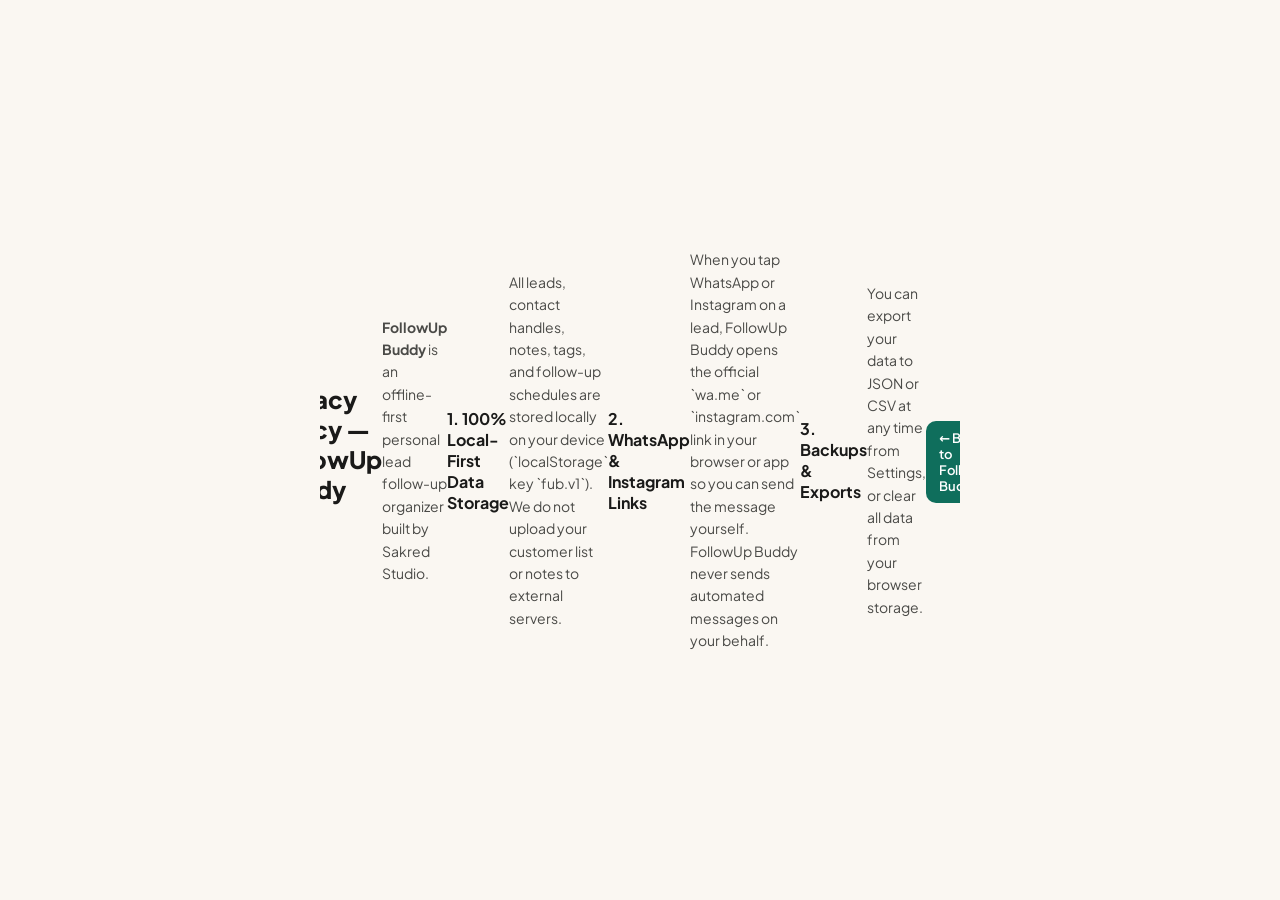
==== privacy.html @ 2fd0cb4c "followup-buddy: P5 Settings screen, EN/HI i18n, theme/density, JSON/CSV backup, PWA manifest, sw.js " ====
<!DOCTYPE html>
<html lang="en">
<head>
  <meta charset="UTF-8" />
  <meta name="viewport" content="width=device-width, initial-scale=1.0" />
  <title>FollowUp Buddy — Privacy Policy</title>
  <link rel="stylesheet" href="./fonts/fonts.css" />
  <link rel="stylesheet" href="./styles.css" />
</head>
<body style="padding: 24px 16px; max-width: 640px; margin: 0 auto;">
  <h1 style="font-size: 24px; font-weight: 800; margin-bottom: 12px;">Privacy Policy — FollowUp Buddy</h1>
  <p style="font-size: 14px; color: var(--fub-ink-2); line-height: 1.6;">
    <strong>FollowUp Buddy</strong> is an offline-first personal lead follow-up organizer built by Sakred Studio.
  </p>
  <h2 style="font-size: 16px; font-weight: 700; margin-top: 20px;">1. 100% Local-First Data Storage</h2>
  <p style="font-size: 14px; color: var(--fub-ink-2); line-height: 1.6;">
    All leads, contact handles, notes, tags, and follow-up schedules are stored locally on your device (`localStorage` key `fub.v1`). We do not upload your customer list or notes to external servers.
  </p>
  <h2 style="font-size: 16px; font-weight: 700; margin-top: 20px;">2. WhatsApp &amp; Instagram Links</h2>
  <p style="font-size: 14px; color: var(--fub-ink-2); line-height: 1.6;">
    When you tap WhatsApp or Instagram on a lead, FollowUp Buddy opens the official `wa.me` or `instagram.com` link in your browser or app so you can send the message yourself. FollowUp Buddy never sends automated messages on your behalf.
  </p>
  <h2 style="font-size: 16px; font-weight: 700; margin-top: 20px;">3. Backups &amp; Exports</h2>
  <p style="font-size: 14px; color: var(--fub-ink-2); line-height: 1.6;">
    You can export your data to JSON or CSV at any time from Settings, or clear all data from your browser storage.
  </p>
  <p style="margin-top: 24px;">
    <a href="./index.html" class="btn primary sm" style="text-decoration: none; display: inline-flex;">← Back to FollowUp Buddy</a>
  </p>
</body>
</html>
---- fonts/fonts.css ----
/* Self-hosted OFL fonts: Plus Jakarta Sans & JetBrains Mono */
/* latin-ext */
@font-face {

  font-family: 'JetBrains Mono';
  font-style: normal;
  font-weight: 400;
  font-display: swap;
  src: url(./JetBrainsMono-400-latin-ext.woff2) format('woff2');
  unicode-range: U+0100-02BA, U+02BD-02C5, U+02C7-02CC, U+02CE-02D7, U+02DD-02FF, U+0304, U+0308, U+0329, U+1D00-1DBF, U+1E00-1E9F, U+1EF2-1EFF, U+2020, U+20A0-20AB, U+20AD-20C4, U+2113, U+2C60-2C7F, U+A720-A7FF;
}

/* latin */
@font-face {

  font-family: 'JetBrains Mono';
  font-style: normal;
  font-weight: 400;
  font-display: swap;
  src: url(./JetBrainsMono-400-latin.woff2) format('woff2');
  unicode-range: U+0000-00FF, U+0131, U+0152-0153, U+02BB-02BC, U+02C6, U+02DA, U+02DC, U+0304, U+0308, U+0329, U+2000-206F, U+20AC, U+2122, U+2191, U+2193, U+2212, U+2215, U+FEFF, U+FFFD;
}

/* latin-ext */
@font-face {

  font-family: 'JetBrains Mono';
  font-style: normal;
  font-weight: 500;
  font-display: swap;
  src: url(./JetBrainsMono-500-latin-ext.woff2) format('woff2');
  unicode-range: U+0100-02BA, U+02BD-02C5, U+02C7-02CC, U+02CE-02D7, U+02DD-02FF, U+0304, U+0308, U+0329, U+1D00-1DBF, U+1E00-1E9F, U+1EF2-1EFF, U+2020, U+20A0-20AB, U+20AD-20C4, U+2113, U+2C60-2C7F, U+A720-A7FF;
}

/* latin */
@font-face {

  font-family: 'JetBrains Mono';
  font-style: normal;
  font-weight: 500;
  font-display: swap;
  src: url(./JetBrainsMono-500-latin.woff2) format('woff2');
  unicode-range: U+0000-00FF, U+0131, U+0152-0153, U+02BB-02BC, U+02C6, U+02DA, U+02DC, U+0304, U+0308, U+0329, U+2000-206F, U+20AC, U+2122, U+2191, U+2193, U+2212, U+2215, U+FEFF, U+FFFD;
}

/* latin-ext */
@font-face {

  font-family: 'Plus Jakarta Sans';
  font-style: normal;
  font-weight: 400;
  font-display: swap;
  src: url(./PlusJakartaSans-400-latin-ext.woff2) format('woff2');
  unicode-range: U+0100-02BA, U+02BD-02C5, U+02C7-02CC, U+02CE-02D7, U+02DD-02FF, U+0304, U+0308, U+0329, U+1D00-1DBF, U+1E00-1E9F, U+1EF2-1EFF, U+2020, U+20A0-20AB, U+20AD-20C4, U+2113, U+2C60-2C7F, U+A720-A7FF;
}

/* latin */
@font-face {

  font-family: 'Plus Jakarta Sans';
  font-style: normal;
  font-weight: 400;
  font-display: swap;
  src: url(./PlusJakartaSans-400-latin.woff2) format('woff2');
  unicode-range: U+0000-00FF, U+0131, U+0152-0153, U+02BB-02BC, U+02C6, U+02DA, U+02DC, U+0304, U+0308, U+0329, U+2000-206F, U+20AC, U+2122, U+2191, U+2193, U+2212, U+2215, U+FEFF, U+FFFD;
}

/* latin-ext */
@font-face {

  font-family: 'Plus Jakarta Sans';
  font-style: normal;
  font-weight: 500;
  font-display: swap;
  src: url(./PlusJakartaSans-500-latin-ext.woff2) format('woff2');
  unicode-range: U+0100-02BA, U+02BD-02C5, U+02C7-02CC, U+02CE-02D7, U+02DD-02FF, U+0304, U+0308, U+0329, U+1D00-1DBF, U+1E00-1E9F, U+1EF2-1EFF, U+2020, U+20A0-20AB, U+20AD-20C4, U+2113, U+2C60-2C7F, U+A720-A7FF;
}

/* latin */
@font-face {

  font-family: 'Plus Jakarta Sans';
  font-style: normal;
  font-weight: 500;
  font-display: swap;
  src: url(./PlusJakartaSans-500-latin.woff2) format('woff2');
  unicode-range: U+0000-00FF, U+0131, U+0152-0153, U+02BB-02BC, U+02C6, U+02DA, U+02DC, U+0304, U+0308, U+0329, U+2000-206F, U+20AC, U+2122, U+2191, U+2193, U+2212, U+2215, U+FEFF, U+FFFD;
}

/* latin-ext */
@font-face {

  font-family: 'Plus Jakarta Sans';
  font-style: normal;
  font-weight: 600;
  font-display: swap;
  src: url(./PlusJakartaSans-600-latin-ext.woff2) format('woff2');
  unicode-range: U+0100-02BA, U+02BD-02C5, U+02C7-02CC, U+02CE-02D7, U+02DD-02FF, U+0304, U+0308, U+0329, U+1D00-1DBF, U+1E00-1E9F, U+1EF2-1EFF, U+2020, U+20A0-20AB, U+20AD-20C4, U+2113, U+2C60-2C7F, U+A720-A7FF;
}

/* latin */
@font-face {

  font-family: 'Plus Jakarta Sans';
  font-style: normal;
  font-weight: 600;
  font-display: swap;
  src: url(./PlusJakartaSans-600-latin.woff2) format('woff2');
  unicode-range: U+0000-00FF, U+0131, U+0152-0153, U+02BB-02BC, U+02C6, U+02DA, U+02DC, U+0304, U+0308, U+0329, U+2000-206F, U+20AC, U+2122, U+2191, U+2193, U+2212, U+2215, U+FEFF, U+FFFD;
}

/* latin-ext */
@font-face {

  font-family: 'Plus Jakarta Sans';
  font-style: normal;
  font-weight: 700;
  font-display: swap;
  src: url(./PlusJakartaSans-700-latin-ext.woff2) format('woff2');
  unicode-range: U+0100-02BA, U+02BD-02C5, U+02C7-02CC, U+02CE-02D7, U+02DD-02FF, U+0304, U+0308, U+0329, U+1D00-1DBF, U+1E00-1E9F, U+1EF2-1EFF, U+2020, U+20A0-20AB, U+20AD-20C4, U+2113, U+2C60-2C7F, U+A720-A7FF;
}

/* latin */
@font-face {

  font-family: 'Plus Jakarta Sans';
  font-style: normal;
  font-weight: 700;
  font-display: swap;
  src: url(./PlusJakartaSans-700-latin.woff2) format('woff2');
  unicode-range: U+0000-00FF, U+0131, U+0152-0153, U+02BB-02BC, U+02C6, U+02DA, U+02DC, U+0304, U+0308, U+0329, U+2000-206F, U+20AC, U+2122, U+2191, U+2193, U+2212, U+2215, U+FEFF, U+FFFD;
}

/* latin-ext */
@font-face {

  font-family: 'Plus Jakarta Sans';
  font-style: normal;
  font-weight: 800;
  font-display: swap;
  src: url(./PlusJakartaSans-800-latin-ext.woff2) format('woff2');
  unicode-range: U+0100-02BA, U+02BD-02C5, U+02C7-02CC, U+02CE-02D7, U+02DD-02FF, U+0304, U+0308, U+0329, U+1D00-1DBF, U+1E00-1E9F, U+1EF2-1EFF, U+2020, U+20A0-20AB, U+20AD-20C4, U+2113, U+2C60-2C7F, U+A720-A7FF;
}

/* latin */
@font-face {

  font-family: 'Plus Jakarta Sans';
  font-style: normal;
  font-weight: 800;
  font-display: swap;
  src: url(./PlusJakartaSans-800-latin.woff2) format('woff2');
  unicode-range: U+0000-00FF, U+0131, U+0152-0153, U+02BB-02BC, U+02C6, U+02DA, U+02DC, U+0304, U+0308, U+0329, U+2000-206F, U+20AC, U+2122, U+2191, U+2193, U+2212, U+2215, U+FEFF, U+FFFD;
}
---- styles.css ----
/* FollowUp Buddy — Design tokens & base styles from design/app.css */

@import url('./fonts/fonts.css');

:root {
  --fub-emerald:         #0F6E5C;
  --fub-emerald-deep:    #0B5446;
  --fub-emerald-soft:    #D7EAE4;
  --fub-emerald-tint:    #EEF6F3;

  --fub-marigold:        #F5A623;
  --fub-marigold-soft:   #FFE9C2;
  --fub-terracotta:      #D85A4A;
  --fub-terracotta-soft: #FBE0DC;
  --fub-cobalt:          #2C5FBF;
  --fub-cobalt-soft:     #DCE6F7;

  --fub-wa:              #1FA855;
  --fub-ig:              #C13584;

  --fub-bg:              #FAF7F2;
  --fub-card:            #FFFFFF;
  --fub-card-2:          #F4F0E8;
  --fub-line:            #E8E2D5;
  --fub-line-soft:       #F1ECE1;

  --fub-ink:             #1A1A19;
  --fub-ink-2:           #4A4A47;
  --fub-ink-3:           #7A776F;
  --fub-ink-4:           #A8A399;

  --fub-r-xs: 6px;
  --fub-r-sm: 10px;
  --fub-r-md: 14px;
  --fub-r-lg: 20px;
  --fub-r-pill: 999px;

  --fub-shadow-card: 0 1px 0 rgba(0,0,0,.03), 0 4px 12px rgba(20,18,12,.06);
  --fub-shadow-pop:  0 8px 28px rgba(20,18,12,.14);

  --fub-font: 'Plus Jakarta Sans', ui-sans-serif, system-ui, -apple-system, sans-serif;
  --fub-mono: 'JetBrains Mono', ui-monospace, monospace;
}

[data-theme="dark"] {
  --fub-bg:              #0F1411;
  --fub-card:            #181E1B;
  --fub-card-2:          #232A26;
  --fub-line:            #2C3530;
  --fub-line-soft:       #232A26;
  --fub-ink:             #F2EFE7;
  --fub-ink-2:           #C4C0B5;
  --fub-ink-3:           #8C887E;
  --fub-ink-4:           #5E5A52;

  --fub-emerald-soft:    #143A33;
  --fub-emerald-tint:    #0E2622;
  --fub-marigold-soft:   #3D2C12;
  --fub-terracotta-soft: #3A1F1B;
  --fub-cobalt-soft:     #1A2540;
  --fub-shadow-card:     0 1px 0 rgba(255,255,255,.02), 0 4px 12px rgba(0,0,0,.4);
}

*, *::before, *::after {
  box-sizing: border-box;
  margin: 0;
  padding: 0;
  -webkit-tap-highlight-color: transparent;
}

html, body {
  width: 100%;
  max-width: 100vw;
  overflow-x: hidden;
  font-family: var(--fub-font);
  background: var(--fub-bg);
  color: var(--fub-ink);
  min-height: 100dvh;
  -webkit-font-smoothing: antialiased;
}

body {
  display: flex;
  justify-content: center;
  align-items: stretch;
}

#app {
  width: 100%;
  max-width: 430px;
  min-height: 100dvh;
  background: var(--fub-bg);
  display: flex;
  flex-direction: column;
  position: relative;
  overflow-x: hidden;
}

@media (min-width: 481px) {
  body {
    padding: 16px 0;
    align-items: center;
  }
  #app {
    min-height: min(892px, 95dvh);
    max-height: 95dvh;
    border-radius: 32px;
    box-shadow: 0 24px 64px rgba(0,0,0,.18), 0 0 0 1px var(--fub-line);
    overflow: hidden;
  }
}

button, input, select, textarea, a.tap-target {
  font-family: var(--fub-font);
  min-height: 44px;
}

.fub {
  flex: 1;
  display: flex;
  flex-direction: column;
  min-height: 0;
  position: relative;
  background: var(--fub-bg);
  color: var(--fub-ink);
}

.fub-bar {
  display: flex;
  align-items: center;
  gap: 10px;
  padding: 14px 16px 10px;
  background: var(--fub-bg);
  position: sticky;
  top: 0;
  z-index: 5;
}

.fub-bar h1 {
  margin: 0;
  font-size: 22px;
  font-weight: 700;
  letter-spacing: -0.01em;
  flex: 1;
  line-height: 1.1;
}

.fub-bar .sub {
  font-size: 12px;
  color: var(--fub-ink-3);
  font-weight: 500;
  letter-spacing: .02em;
  margin-top: 2px;
}

.fub-content {
  flex: 1;
  overflow-y: auto;
  overflow-x: hidden;
  padding: 0 16px 96px;
}

.fub-content.no-pad {
  padding: 0 0 32px;
}

.fub-section {
  display: flex;
  align-items: baseline;
  justify-content: space-between;
  margin: 20px 2px 10px;
}

.fub-section h2 {
  margin: 0;
  font-size: 13px;
  font-weight: 700;
  text-transform: uppercase;
  letter-spacing: 0.08em;
  color: var(--fub-ink-3);
}

.fub-section .count {
  font-size: 12px;
  font-weight: 600;
  color: var(--fub-ink-3);
  background: var(--fub-card-2);
  padding: 2px 8px;
  border-radius: 999px;
}

/* Lead Card */
.lead {
  background: var(--fub-card);
  border: 1px solid var(--fub-line);
  border-radius: var(--fub-r-md);
  padding: 14px;
  display: grid;
  grid-template-columns: 40px 1fr auto;
  gap: 12px;
  align-items: start;
  margin-bottom: 8px;
  position: relative;
  width: 100%;
  text-align: left;
  cursor: pointer;
  transition: transform .12s ease, box-shadow .12s ease;
}

.lead:active {
  transform: scale(.99);
  box-shadow: var(--fub-shadow-card);
}

.lead.priority {
  border-left: 4px solid var(--fub-marigold);
  padding-left: 11px;
}

.lead.overdue {
  background: linear-gradient(0deg, var(--fub-terracotta-soft) 0%, var(--fub-card) 100%);
}

[data-density="compact"] .lead {
  padding: 10px 12px;
  gap: 10px;
  grid-template-columns: 32px 1fr auto;
}
[data-density="compact"] .lead .lead-notes {
  display: none;
}
[data-density="compact"] .lead-name {
  font-size: 14px;
}

.avatar {
  width: 40px;
  height: 40px;
  border-radius: 50%;
  display: flex;
  align-items: center;
  justify-content: center;
  font-weight: 700;
  font-size: 15px;
  color: #fff;
  letter-spacing: -.01em;
  flex-shrink: 0;
}

[data-density="compact"] .avatar {
  width: 32px;
  height: 32px;
  font-size: 13px;
}

.lead-body {
  min-width: 0;
}

.lead-name {
  font-size: 15px;
  font-weight: 600;
  color: var(--fub-ink);
  white-space: nowrap;
  overflow: hidden;
  text-overflow: ellipsis;
  letter-spacing: -.01em;
}

.lead-meta {
  display: flex;
  gap: 6px;
  align-items: center;
  margin-top: 3px;
  font-size: 12px;
  color: var(--fub-ink-3);
  font-weight: 500;
}

.lead-notes {
  font-size: 13px;
  color: var(--fub-ink-2);
  margin-top: 6px;
  line-height: 1.35;
  display: -webkit-box;
  -webkit-line-clamp: 2;
  -webkit-box-orient: vertical;
  overflow: hidden;
}

.lead-tags {
  display: flex;
  gap: 4px;
  margin-top: 8px;
  flex-wrap: wrap;
}

.lead-right {
  display: flex;
  flex-direction: column;
  align-items: flex-end;
  gap: 6px;
}

.lead-time {
  font-size: 11px;
  font-weight: 600;
  color: var(--fub-ink-3);
  white-space: nowrap;
}

.lead.overdue .lead-time {
  color: var(--fub-terracotta);
}

.lead.priority .lead-time {
  color: var(--fub-marigold);
}

/* Chips & Pills */
.chip {
  display: inline-flex;
  align-items: center;
  gap: 4px;
  font-size: 11px;
  font-weight: 600;
  letter-spacing: .01em;
  padding: 3px 8px;
  border-radius: 999px;
  background: var(--fub-card-2);
  color: var(--fub-ink-2);
  white-space: nowrap;
}

.chip.wa { background: rgba(31,168,85,.12); color: var(--fub-wa); }
.chip.ig { background: rgba(193,53,132,.12); color: var(--fub-ig); }
.chip.tag { background: var(--fub-emerald-tint); color: var(--fub-emerald-deep); }
.chip.warn { background: var(--fub-marigold-soft); color: #8A5A04; }
.chip.over { background: var(--fub-terracotta-soft); color: #8A2C1F; }
.chip.pro { background: var(--fub-cobalt-soft); color: var(--fub-cobalt); }
.chip.lg { font-size: 12px; padding: 5px 10px; }

.statusPill {
  display: inline-flex;
  align-items: center;
  gap: 5px;
  font-size: 11px;
  font-weight: 700;
  text-transform: uppercase;
  letter-spacing: .06em;
  padding: 3px 8px;
  border-radius: 999px;
}
.statusPill::before {
  content: "";
  width: 6px;
  height: 6px;
  border-radius: 50%;
  background: currentColor;
}
.statusPill.new       { color: var(--fub-cobalt);     background: var(--fub-cobalt-soft); }
.statusPill.active    { color: var(--fub-emerald);    background: var(--fub-emerald-soft); }
.statusPill.converted { color: #2A6F3F;               background: #D6EBDD; }
.statusPill.not       { color: var(--fub-ink-3);      background: var(--fub-card-2); }
.statusPill.lost      { color: var(--fub-terracotta); background: var(--fub-terracotta-soft); }

/* Buttons */
.btn {
  font-family: inherit;
  font-weight: 600;
  font-size: 14px;
  border-radius: var(--fub-r-md);
  padding: 10px 16px;
  border: 1px solid transparent;
  cursor: pointer;
  display: inline-flex;
  align-items: center;
  justify-content: center;
  gap: 8px;
  letter-spacing: -.005em;
  text-decoration: none;
  min-height: 44px;
}
.btn.primary { background: var(--fub-emerald); color: #fff; }
.btn.ghost   { background: transparent; color: var(--fub-ink); border-color: var(--fub-line); }
.btn.danger  { background: var(--fub-terracotta-soft); color: #8A2C1F; }
.btn.warn    { background: var(--fub-marigold-soft); color: #8A5A04; }
.btn.flat    { background: var(--fub-card-2); color: var(--fub-ink); }
.btn.sm      { padding: 8px 12px; font-size: 13px; border-radius: 10px; }
.btn.block   { width: 100%; }
.btn.icon    { padding: 10px; border-radius: 999px; min-width: 44px; }

/* FAB */
.fab {
  position: absolute;
  right: 16px;
  bottom: 24px;
  width: 56px;
  height: 56px;
  border-radius: 18px;
  background: var(--fub-emerald);
  color: #fff;
  display: flex;
  align-items: center;
  justify-content: center;
  box-shadow: 0 8px 22px rgba(15,110,92,.4), 0 2px 6px rgba(0,0,0,.1);
  border: 0;
  cursor: pointer;
  z-index: 4;
}
.fab.large {
  width: auto;
  height: 52px;
  padding: 0 20px;
  gap: 8px;
  font-weight: 700;
  font-size: 14px;
  border-radius: 999px;
}

/* Bottom Tab Bar */
.fub-tabs {
  display: grid;
  grid-template-columns: repeat(4, 1fr);
  padding: 6px 8px 8px;
  background: var(--fub-card);
  border-top: 1px solid var(--fub-line);
  flex-shrink: 0;
}
.fub-tab {
  display: flex;
  flex-direction: column;
  align-items: center;
  justify-content: center;
  padding: 6px 4px;
  gap: 4px;
  font-size: 11px;
  font-weight: 600;
  color: var(--fub-ink-3);
  background: none;
  border: 0;
  cursor: pointer;
  border-radius: 12px;
  letter-spacing: .02em;
  min-height: 52px;
}
.fub-tab.active { color: var(--fub-emerald); }
.fub-tab.active .pill { background: var(--fub-emerald-soft); }
.fub-tab .pill {
  width: 56px;
  height: 28px;
  border-radius: 999px;
  display: flex;
  align-items: center;
  justify-content: center;
}

/* Today Hero Card */
.today-hero {
  background: linear-gradient(135deg, var(--fub-emerald) 0%, var(--fub-emerald-deep) 100%);
  color: #fff;
  border-radius: 18px;
  padding: 16px 18px;
  margin: 4px 0 6px;
  position: relative;
  overflow: hidden;
}
.today-hero::after {
  content: "";
  position: absolute;
  right: -30px;
  top: -30px;
  width: 140px;
  height: 140px;
  border-radius: 50%;
  background: radial-gradient(circle, rgba(245,166,35,.4) 0%, transparent 70%);
}
.today-hero .greet { font-size: 13px; opacity: .85; font-weight: 500; }
.today-hero .stat { font-size: 28px; font-weight: 800; letter-spacing: -.02em; line-height: 1.05; margin-top: 4px; }
.today-hero .stat small { font-size: 14px; font-weight: 500; opacity: .85; margin-left: 4px; }
.today-hero .row { display: flex; gap: 10px; margin-top: 12px; position: relative; z-index: 1; flex-wrap: wrap; }
.today-hero .pill {
  background: rgba(255,255,255,.16);
  padding: 6px 10px;
  border-radius: 999px;
  font-size: 12px;
  font-weight: 600;
}
.today-hero .pill.warn { background: var(--fub-marigold); color: #2a1d05; }

/* Pro Card */
.pro-card {
  background: linear-gradient(135deg, #1e3563 0%, #2C5FBF 100%);
  color: #fff;
  border-radius: 18px;
  padding: 18px;
  position: relative;
  overflow: hidden;
}
.pro-card::after {
  content: "PRO";
  position: absolute;
  right: -14px;
  top: 14px;
  font-size: 56px;
  font-weight: 800;
  letter-spacing: -.04em;
  opacity: .12;
  line-height: 1;
}
.pro-card h3 { margin: 0; font-size: 17px; font-weight: 700; letter-spacing: -.01em; }
.pro-card p { margin: 6px 0 14px; font-size: 13px; opacity: .88; line-height: 1.4; }
.pro-card .btn { background: #fff; color: #1e3563; }

/* Forms, Segmented, Chips, Sheets, Snackbar */
.field { margin-bottom: 14px; }
.field label {
  display: block;
  font-size: 12px;
  font-weight: 700;
  color: var(--fub-ink-3);
  text-transform: uppercase;
  letter-spacing: .06em;
  margin-bottom: 6px;
}
.field input, .field textarea, .field select {
  width: 100%;
  font-family: inherit;
  font-size: 15px;
  padding: 11px 14px;
  border-radius: var(--fub-r-md);
  border: 1px solid var(--fub-line);
  background: var(--fub-card);
  color: var(--fub-ink);
  outline: none;
}
.field textarea { min-height: 80px; resize: vertical; line-height: 1.4; }
.field .hint { font-size: 12px; color: var(--fub-ink-3); margin-top: 6px; }

.segmented {
  display: grid;
  grid-auto-flow: column;
  grid-auto-columns: 1fr;
  background: var(--fub-card-2);
  border-radius: 12px;
  padding: 4px;
  gap: 2px;
}
.segmented button {
  font-family: inherit;
  font-size: 13px;
  font-weight: 600;
  padding: 8px;
  border-radius: 8px;
  border: 0;
  background: transparent;
  color: var(--fub-ink-2);
  cursor: pointer;
}
.segmented button.on {
  background: var(--fub-card);
  color: var(--fub-ink);
  box-shadow: 0 1px 3px rgba(0,0,0,.08);
}

.chip-row { display: flex; gap: 8px; flex-wrap: wrap; }
.chip-pick {
  font-family: inherit;
  font-size: 13px;
  font-weight: 600;
  padding: 8px 12px;
  border-radius: 999px;
  border: 1px solid var(--fub-line);
  background: var(--fub-card);
  color: var(--fub-ink-2);
  cursor: pointer;
}
.chip-pick.on {
  background: var(--fub-emerald);
  color: #fff;
  border-color: var(--fub-emerald);
}

.scrim {
  position: fixed;
  inset: 0;
  background: rgba(20,18,12,.45);
  z-index: 40;
}
.sheet {
  position: fixed;
  left: 50%;
  transform: translateX(-50%);
  width: 100%;
  max-width: 430px;
  bottom: 0;
  z-index: 41;
  background: var(--fub-card);
  border-radius: 22px 22px 0 0;
  padding: 8px 16px 20px;
  box-shadow: 0 -12px 30px rgba(0,0,0,.18);
  max-height: 88dvh;
  overflow-y: auto;
}
.sheet .grab {
  width: 36px;
  height: 4px;
  border-radius: 999px;
  background: var(--fub-line);
  margin: 4px auto 12px;
}

.snack {
  position: fixed;
  left: 50%;
  bottom: 88px;
  transform: translateX(-50%);
  background: var(--fub-ink);
  color: var(--fub-bg);
  padding: 10px 16px;
  border-radius: 999px;
  font-size: 13px;
  font-weight: 600;
  display: flex;
  align-items: center;
  gap: 10px;
  z-index: 50;
  box-shadow: var(--fub-shadow-pop);
  white-space: nowrap;
}

/* Lead Detail & Timeline */
.detail-header {
  background: var(--fub-card);
  padding: 18px 16px;
  border-bottom: 1px solid var(--fub-line);
}
.detail-header .av {
  width: 64px;
  height: 64px;
  border-radius: 50%;
  display: flex;
  align-items: center;
  justify-content: center;
  font-weight: 700;
  font-size: 24px;
  color: #fff;
  flex-shrink: 0;
}
.quick-actions {
  display: grid;
  grid-template-columns: repeat(4, 1fr);
  gap: 6px;
  margin: 16px 0 4px;
}
.qa {
  background: var(--fub-card);
  border: 1px solid var(--fub-line);
  border-radius: 14px;
  padding: 10px 6px;
  display: flex;
  flex-direction: column;
  align-items: center;
  gap: 6px;
  font-size: 11px;
  font-weight: 600;
  color: var(--fub-ink-2);
  cursor: pointer;
  text-decoration: none;
}
.qa .ico {
  width: 32px;
  height: 32px;
  border-radius: 10px;
  background: var(--fub-emerald-soft);
  color: var(--fub-emerald);
  display: flex;
  align-items: center;
  justify-content: center;
  font-size: 16px;
}
.qa.wa .ico { background: rgba(31,168,85,.12); color: var(--fub-wa); }
.qa.ig .ico { background: rgba(193,53,132,.12); color: var(--fub-ig); }
.qa.copy .ico { background: var(--fub-marigold-soft); color: #8A5A04; }

.timeline { padding: 6px 0; }
.timeline .row {
  display: grid;
  grid-template-columns: 18px 1fr;
  gap: 12px;
  padding: 10px 0;
  position: relative;
}
.timeline .row::before {
  content: "";
  position: absolute;
  left: 8px;
  top: 0;
  bottom: 0;
  width: 2px;
  background: var(--fub-line);
}
.timeline .row:first-child::before { top: 14px; }
.timeline .row:last-child::before { bottom: calc(100% - 14px); }
.timeline .dot {
  width: 18px;
  height: 18px;
  border-radius: 50%;
  background: var(--fub-card);
  border: 2px solid var(--fub-emerald);
  z-index: 1;
  margin-top: 2px;
}
.timeline .dot.muted { border-color: var(--fub-ink-4); }
.timeline .when {
  font-size: 11px;
  font-weight: 600;
  color: var(--fub-ink-3);
  text-transform: uppercase;
  letter-spacing: .06em;
}
.timeline .what {
  font-size: 14px;
  color: var(--fub-ink);
  margin-top: 2px;
  line-height: 1.35;
}

/* Search & Filters */
.search {
  display: flex;
  align-items: center;
  gap: 10px;
  background: var(--fub-card);
  border: 1px solid var(--fub-line);
  border-radius: 14px;
  padding: 4px 14px;
  margin: 4px 0 12px;
}
.search input {
  flex: 1;
  border: 0;
  background: transparent;
  outline: none;
  font-family: inherit;
  font-size: 14px;
  color: var(--fub-ink);
}
.filters {
  display: flex;
  gap: 8px;
  overflow-x: auto;
  padding-bottom: 8px;
  margin: 0 -2px 8px;
}
.filters::-webkit-scrollbar { display: none; }
.filter {
  flex-shrink: 0;
  padding: 7px 12px;
  border-radius: 999px;
  border: 1px solid var(--fub-line);
  background: var(--fub-card);
  font-size: 13px;
  font-weight: 600;
  color: var(--fub-ink-2);
  display: flex;
  align-items: center;
  gap: 5px;
  cursor: pointer;
}
.filter.on {
  background: var(--fub-ink);
  color: var(--fub-bg);
  border-color: var(--fub-ink);
}

/* Settings */
.settings-group {
  margin-bottom: 18px;
  border-radius: 14px;
  overflow: hidden;
  box-shadow: var(--fub-shadow-card);
}
.setting {
  display: flex;
  align-items: center;
  gap: 14px;
  padding: 14px 16px;
  background: var(--fub-card);
  border-bottom: 1px solid var(--fub-line-soft);
  width: 100%;
  text-align: left;
  border-left: 0;
  border-right: 0;
  border-top: 0;
}
.setting:last-child { border-bottom: 0; }
.setting .ico {
  width: 36px;
  height: 36px;
  border-radius: 10px;
  background: var(--fub-emerald-soft);
  color: var(--fub-emerald);
  display: flex;
  align-items: center;
  justify-content: center;
  flex-shrink: 0;
}
.setting .ico.warn { background: var(--fub-marigold-soft); color: #8A5A04; }
.setting .ico.cobalt { background: var(--fub-cobalt-soft); color: var(--fub-cobalt); }
.setting .text { flex: 1; min-width: 0; }
.setting .text .t { font-size: 15px; font-weight: 600; color: var(--fub-ink); }
.setting .text .s { font-size: 12px; color: var(--fub-ink-3); margin-top: 2px; }

.tog {
  width: 44px;
  height: 26px;
  border-radius: 999px;
  background: var(--fub-line);
  position: relative;
  cursor: pointer;
  border: 0;
  min-height: 26px;
}
.tog::after {
  content: "";
  position: absolute;
  top: 3px;
  left: 3px;
  width: 20px;
  height: 20px;
  border-radius: 50%;
  background: #fff;
  box-shadow: 0 1px 3px rgba(0,0,0,.2);
  transition: left .15s;
}
.tog.on { background: var(--fub-emerald); }
.tog.on::after { left: 21px; }

/* Onboarding */
.onb {
  flex: 1;
  display: flex;
  flex-direction: column;
  padding: 16px;
  background: var(--fub-card);
}
.onb-art {
  flex: 1;
  border-radius: 24px;
  padding: 24px;
  display: flex;
  align-items: center;
  justify-content: center;
  position: relative;
  overflow: hidden;
  min-height: 220px;
}
.onb-art.a { background: linear-gradient(160deg, var(--fub-emerald-soft) 0%, var(--fub-marigold-soft) 100%); }
.onb-art.b { background: linear-gradient(160deg, #DCE6F7 0%, var(--fub-emerald-soft) 100%); }
.onb-art.c { background: linear-gradient(160deg, var(--fub-marigold-soft) 0%, #FBE0DC 100%); }
.onb h2 { font-size: 24px; font-weight: 800; letter-spacing: -.02em; margin: 20px 0 8px; line-height: 1.15; }
.onb p { font-size: 14.5px; color: var(--fub-ink-2); margin: 0; line-height: 1.45; }
.onb-dots { display: flex; justify-content: center; gap: 6px; margin: 18px 0; }
.onb-dots span { width: 6px; height: 6px; border-radius: 50%; background: var(--fub-line); }
.onb-dots span.on { width: 18px; background: var(--fub-emerald); border-radius: 999px; }

.empty {
  text-align: center;
  padding: 40px 24px;
  color: var(--fub-ink-3);
  font-size: 14px;
}
.empty h3 {
  color: var(--fub-ink);
  font-size: 17px;
  font-weight: 700;
  margin: 14px 0 6px;
}
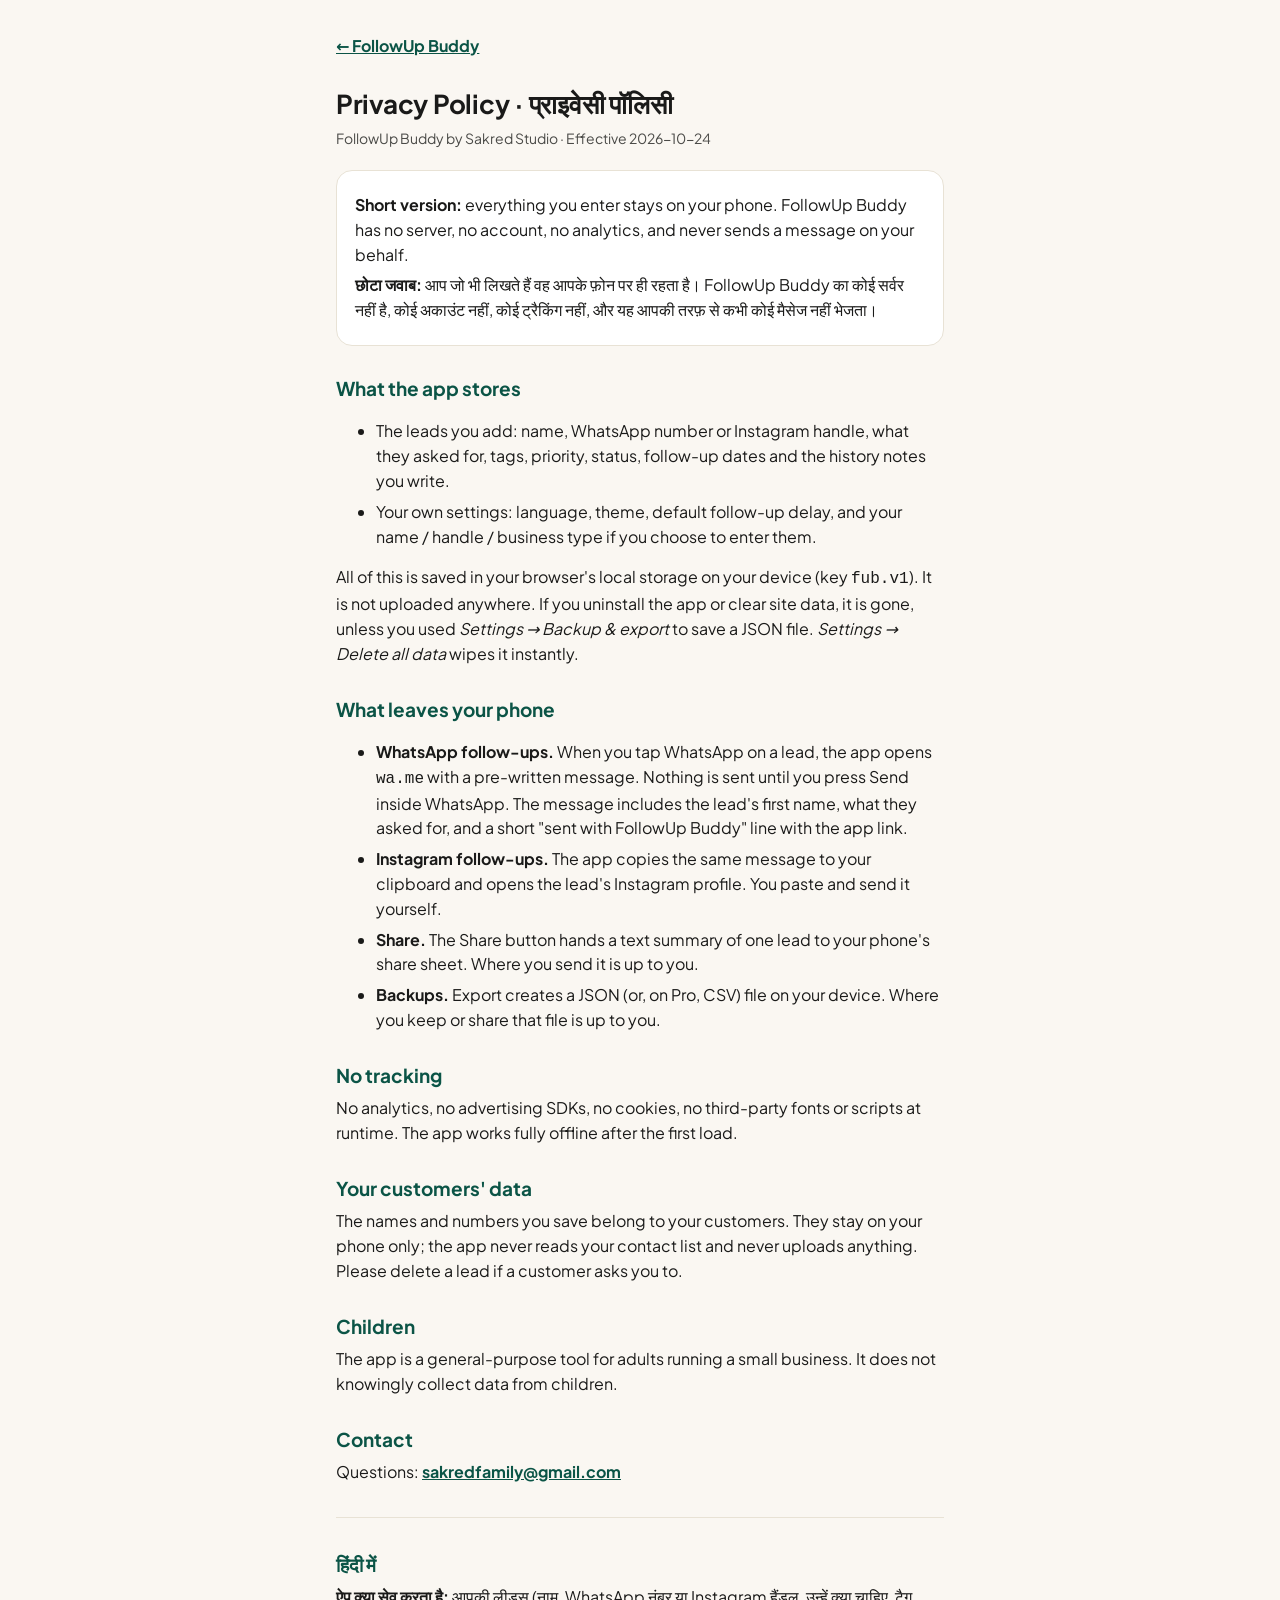
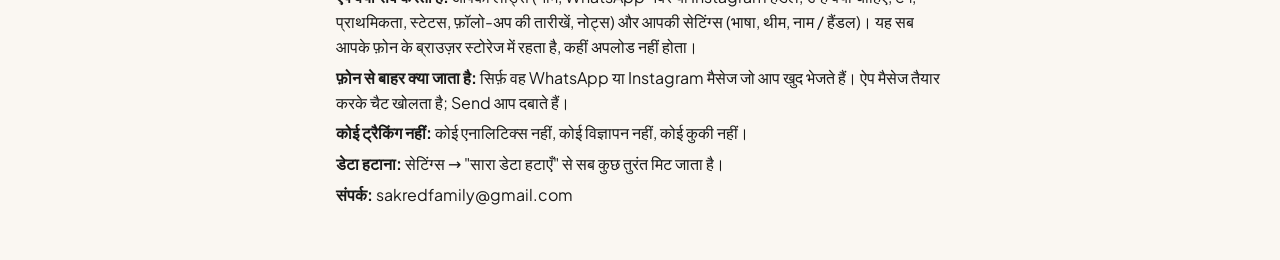
==== commit cab457e0: "kilat + followup-buddy: pre-launch review fixes, Play Billing (kilat_pro one-time; fub_pro monthly/y" ====
--- a/privacy.html
+++ b/privacy.html
@@ -1,31 +1,74 @@
 <!DOCTYPE html>
 <html lang="en">
 <head>
-  <meta charset="UTF-8" />
-  <meta name="viewport" content="width=device-width, initial-scale=1.0" />
+  <meta charset="utf-8">
+  <meta name="viewport" content="width=device-width, initial-scale=1">
+  <meta name="theme-color" content="#0F6E5C">
   <title>FollowUp Buddy — Privacy Policy</title>
-  <link rel="stylesheet" href="./fonts/fonts.css" />
-  <link rel="stylesheet" href="./styles.css" />
+  <link rel="icon" type="image/png" sizes="192x192" href="./icons/icon-192.png">
+  <link rel="stylesheet" href="./fonts/fonts.css">
+  <style>
+    :root { --emerald: #0F6E5C; --emerald-deep: #0B5446; --bg: #FAF7F2; --ink: #1A1A19; --ink-soft: #4A4A47; --line: #E8E2D5; }
+    * { box-sizing: border-box; }
+    body { margin: 0; background: var(--bg); color: var(--ink); font-family: "Plus Jakarta Sans", "Noto Sans", "Noto Sans Devanagari", system-ui, sans-serif; font-size: 16px; line-height: 1.55; }
+    main { max-width: 640px; margin: 0 auto; padding: 24px 16px 48px; }
+    h1 { font-size: 26px; margin: 0 0 4px; letter-spacing: -.01em; }
+    h2 { font-size: 19px; margin: 28px 0 6px; color: var(--emerald-deep); }
+    p, li { color: var(--ink); margin: 6px 0; }
+    .meta { color: var(--ink-soft); font-size: 14px; margin-bottom: 20px; }
+    .card { background: #fff; border: 1px solid var(--line); border-radius: 16px; padding: 16px 18px; margin: 14px 0; }
+    a { color: var(--emerald-deep); font-weight: 700; }
+    hr { border: 0; border-top: 1px solid var(--line); margin: 32px 0; }
+    .back { display: inline-block; margin-bottom: 16px; min-height: 44px; line-height: 44px; }
+  </style>
 </head>
-<body style="padding: 24px 16px; max-width: 640px; margin: 0 auto;">
-  <h1 style="font-size: 24px; font-weight: 800; margin-bottom: 12px;">Privacy Policy — FollowUp Buddy</h1>
-  <p style="font-size: 14px; color: var(--fub-ink-2); line-height: 1.6;">
-    <strong>FollowUp Buddy</strong> is an offline-first personal lead follow-up organizer built by Sakred Studio.
-  </p>
-  <h2 style="font-size: 16px; font-weight: 700; margin-top: 20px;">1. 100% Local-First Data Storage</h2>
-  <p style="font-size: 14px; color: var(--fub-ink-2); line-height: 1.6;">
-    All leads, contact handles, notes, tags, and follow-up schedules are stored locally on your device (`localStorage` key `fub.v1`). We do not upload your customer list or notes to external servers.
-  </p>
-  <h2 style="font-size: 16px; font-weight: 700; margin-top: 20px;">2. WhatsApp &amp; Instagram Links</h2>
-  <p style="font-size: 14px; color: var(--fub-ink-2); line-height: 1.6;">
-    When you tap WhatsApp or Instagram on a lead, FollowUp Buddy opens the official `wa.me` or `instagram.com` link in your browser or app so you can send the message yourself. FollowUp Buddy never sends automated messages on your behalf.
-  </p>
-  <h2 style="font-size: 16px; font-weight: 700; margin-top: 20px;">3. Backups &amp; Exports</h2>
-  <p style="font-size: 14px; color: var(--fub-ink-2); line-height: 1.6;">
-    You can export your data to JSON or CSV at any time from Settings, or clear all data from your browser storage.
-  </p>
-  <p style="margin-top: 24px;">
-    <a href="./index.html" class="btn primary sm" style="text-decoration: none; display: inline-flex;">← Back to FollowUp Buddy</a>
-  </p>
+<body>
+  <main>
+    <a class="back" href="./">← FollowUp Buddy</a>
+
+    <h1>Privacy Policy · प्राइवेसी पॉलिसी</h1>
+    <div class="meta">FollowUp Buddy by Sakred Studio · Effective 2026-10-24</div>
+
+    <div class="card">
+      <p><strong>Short version:</strong> everything you enter stays on your phone. FollowUp Buddy has no server, no account, no analytics, and never sends a message on your behalf.</p>
+      <p><strong>छोटा जवाब:</strong> आप जो भी लिखते हैं वह आपके फ़ोन पर ही रहता है। FollowUp Buddy का कोई सर्वर नहीं है, कोई अकाउंट नहीं, कोई ट्रैकिंग नहीं, और यह आपकी तरफ़ से कभी कोई मैसेज नहीं भेजता।</p>
+    </div>
+
+    <h2>What the app stores</h2>
+    <ul>
+      <li>The leads you add: name, WhatsApp number or Instagram handle, what they asked for, tags, priority, status, follow-up dates and the history notes you write.</li>
+      <li>Your own settings: language, theme, default follow-up delay, and your name / handle / business type if you choose to enter them.</li>
+    </ul>
+    <p>All of this is saved in your browser's local storage on your device (key <code>fub.v1</code>). It is not uploaded anywhere. If you uninstall the app or clear site data, it is gone, unless you used <em>Settings → Backup &amp; export</em> to save a JSON file. <em>Settings → Delete all data</em> wipes it instantly.</p>
+
+    <h2>What leaves your phone</h2>
+    <ul>
+      <li><strong>WhatsApp follow-ups.</strong> When you tap WhatsApp on a lead, the app opens <code>wa.me</code> with a pre-written message. Nothing is sent until you press Send inside WhatsApp. The message includes the lead's first name, what they asked for, and a short "sent with FollowUp Buddy" line with the app link.</li>
+      <li><strong>Instagram follow-ups.</strong> The app copies the same message to your clipboard and opens the lead's Instagram profile. You paste and send it yourself.</li>
+      <li><strong>Share.</strong> The Share button hands a text summary of one lead to your phone's share sheet. Where you send it is up to you.</li>
+      <li><strong>Backups.</strong> Export creates a JSON (or, on Pro, CSV) file on your device. Where you keep or share that file is up to you.</li>
+    </ul>
+
+    <h2>No tracking</h2>
+    <p>No analytics, no advertising SDKs, no cookies, no third-party fonts or scripts at runtime. The app works fully offline after the first load.</p>
+
+    <h2>Your customers' data</h2>
+    <p>The names and numbers you save belong to your customers. They stay on your phone only; the app never reads your contact list and never uploads anything. Please delete a lead if a customer asks you to.</p>
+
+    <h2>Children</h2>
+    <p>The app is a general-purpose tool for adults running a small business. It does not knowingly collect data from children.</p>
+
+    <h2>Contact</h2>
+    <p>Questions: <a href="mailto:sakredfamily@gmail.com">sakredfamily@gmail.com</a></p>
+
+    <hr>
+
+    <h2>हिंदी में</h2>
+    <p><strong>ऐप क्या सेव करता है:</strong> आपकी लीड्स (नाम, WhatsApp नंबर या Instagram हैंडल, उन्हें क्या चाहिए, टैग, प्राथमिकता, स्टेटस, फ़ॉलो-अप की तारीखें, नोट्स) और आपकी सेटिंग्स (भाषा, थीम, नाम / हैंडल)। यह सब आपके फ़ोन के ब्राउज़र स्टोरेज में रहता है, कहीं अपलोड नहीं होता।</p>
+    <p><strong>फ़ोन से बाहर क्या जाता है:</strong> सिर्फ़ वह WhatsApp या Instagram मैसेज जो आप खुद भेजते हैं। ऐप मैसेज तैयार करके चैट खोलता है; Send आप दबाते हैं।</p>
+    <p><strong>कोई ट्रैकिंग नहीं:</strong> कोई एनालिटिक्स नहीं, कोई विज्ञापन नहीं, कोई कुकी नहीं।</p>
+    <p><strong>डेटा हटाना:</strong> सेटिंग्स → "सारा डेटा हटाएँ" से सब कुछ तुरंत मिट जाता है।</p>
+    <p><strong>संपर्क:</strong> sakredfamily@gmail.com</p>
+  </main>
 </body>
 </html>
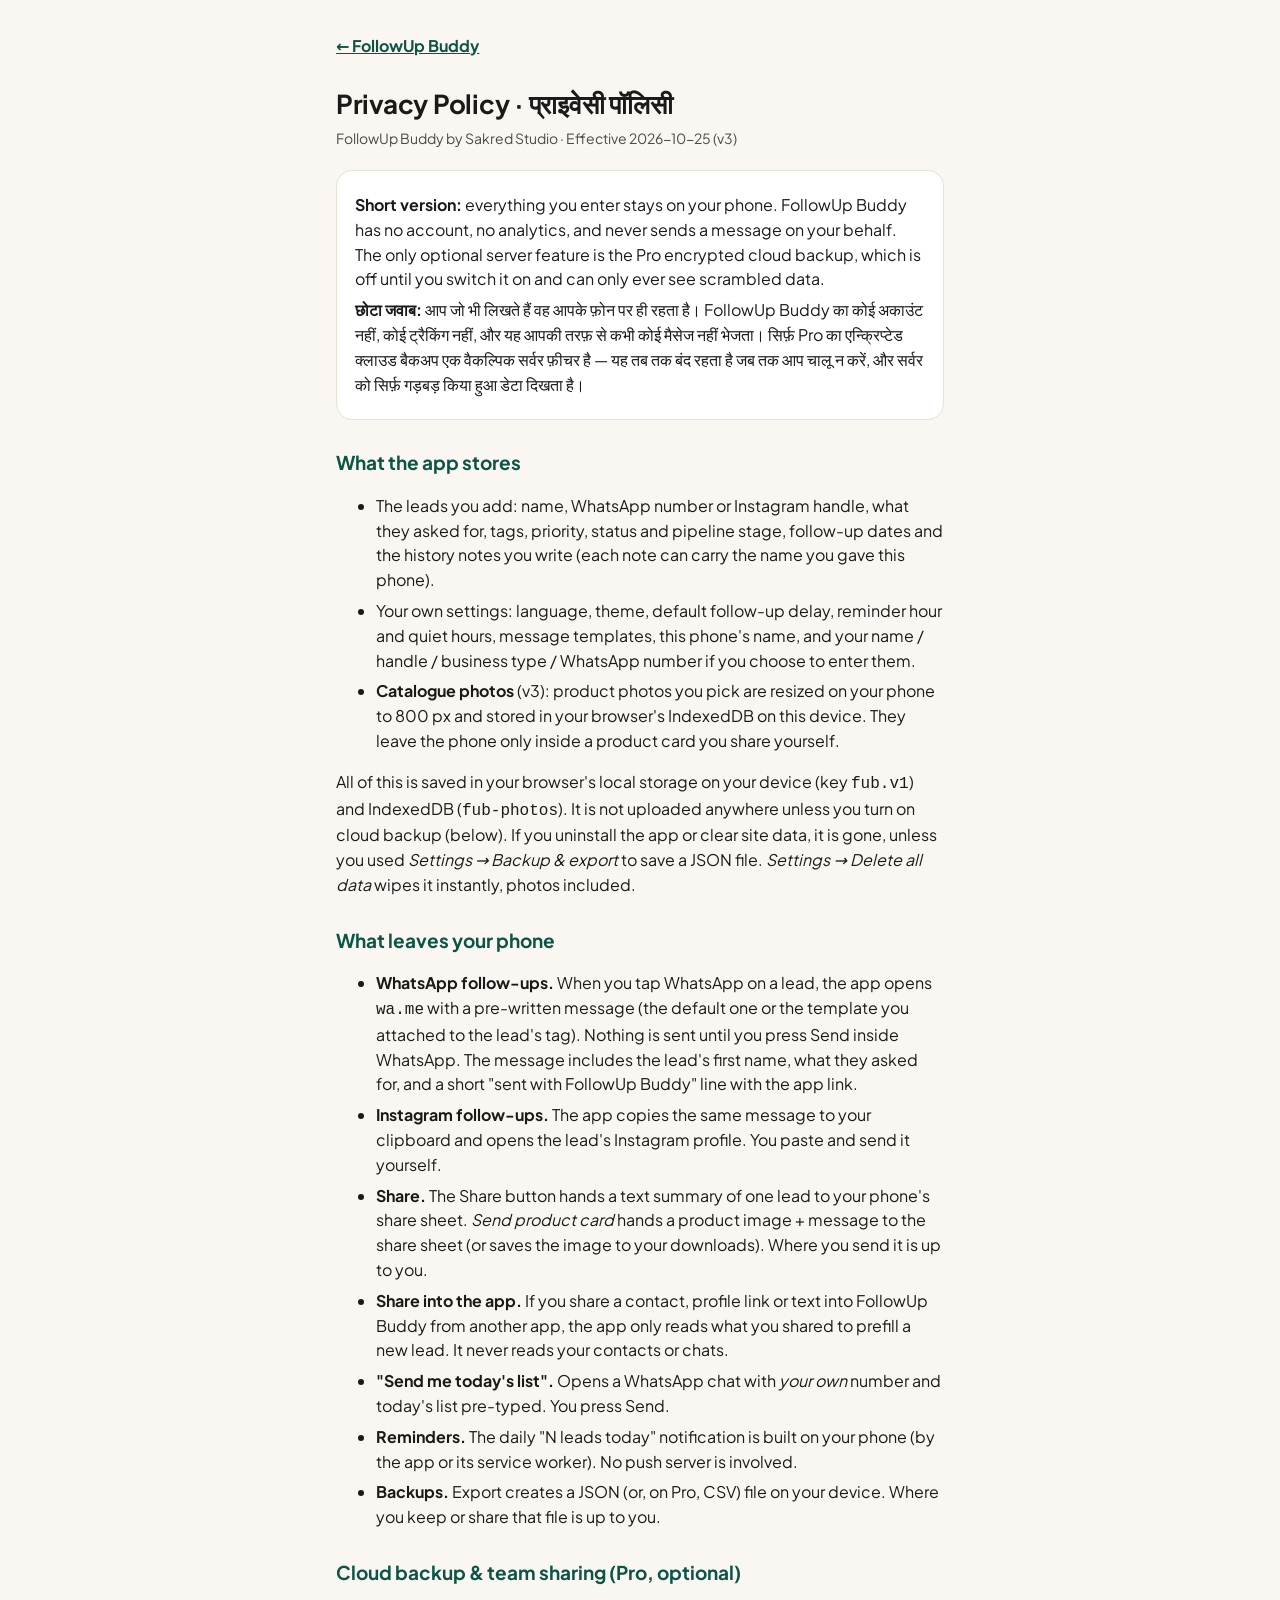
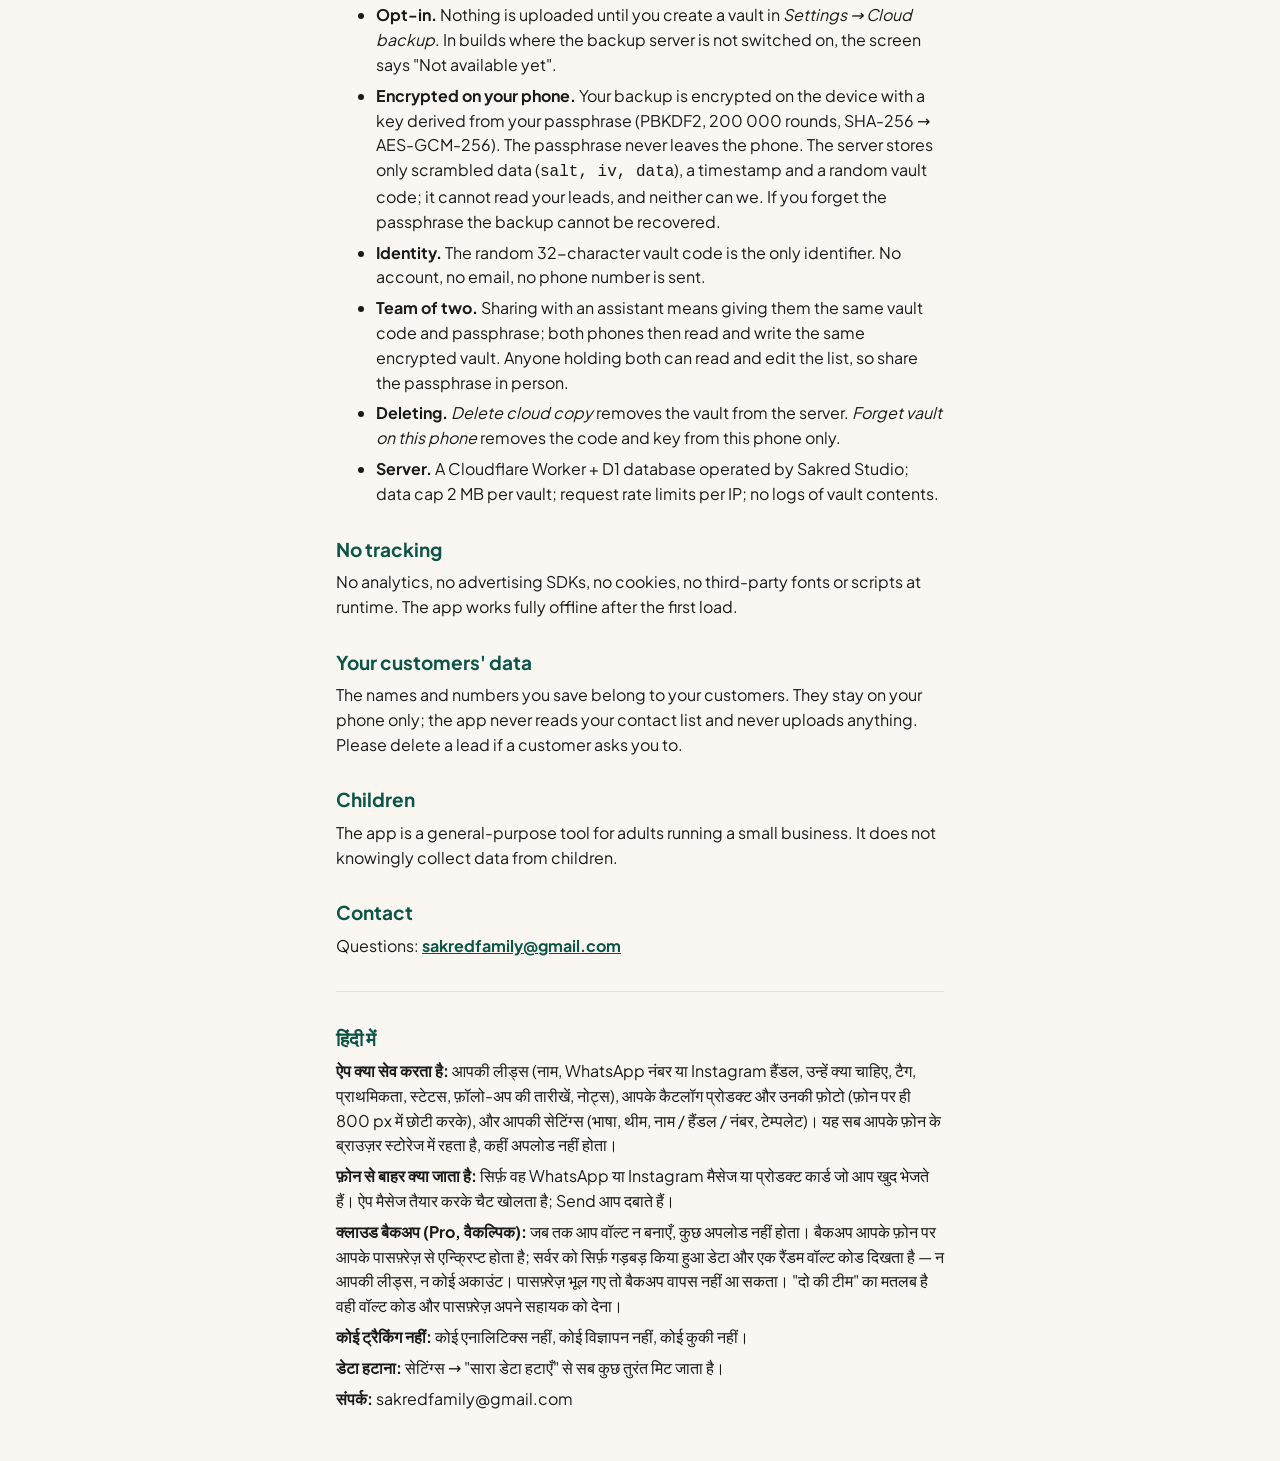
==== commit 650a0a62: "followup v3: P5 polish + docs — README for every v2/v3 feature, privacy.html (photos on device, encr" ====
--- a/privacy.html
+++ b/privacy.html
@@ -27,26 +27,40 @@
     <a class="back" href="./">← FollowUp Buddy</a>
 
     <h1>Privacy Policy · प्राइवेसी पॉलिसी</h1>
-    <div class="meta">FollowUp Buddy by Sakred Studio · Effective 2026-10-24</div>
+    <div class="meta">FollowUp Buddy by Sakred Studio · Effective 2026-10-25 (v3)</div>
 
     <div class="card">
-      <p><strong>Short version:</strong> everything you enter stays on your phone. FollowUp Buddy has no server, no account, no analytics, and never sends a message on your behalf.</p>
-      <p><strong>छोटा जवाब:</strong> आप जो भी लिखते हैं वह आपके फ़ोन पर ही रहता है। FollowUp Buddy का कोई सर्वर नहीं है, कोई अकाउंट नहीं, कोई ट्रैकिंग नहीं, और यह आपकी तरफ़ से कभी कोई मैसेज नहीं भेजता।</p>
+      <p><strong>Short version:</strong> everything you enter stays on your phone. FollowUp Buddy has no account, no analytics, and never sends a message on your behalf. The only optional server feature is the Pro encrypted cloud backup, which is off until you switch it on and can only ever see scrambled data.</p>
+      <p><strong>छोटा जवाब:</strong> आप जो भी लिखते हैं वह आपके फ़ोन पर ही रहता है। FollowUp Buddy का कोई अकाउंट नहीं, कोई ट्रैकिंग नहीं, और यह आपकी तरफ़ से कभी कोई मैसेज नहीं भेजता। सिर्फ़ Pro का एन्क्रिप्टेड क्लाउड बैकअप एक वैकल्पिक सर्वर फ़ीचर है — यह तब तक बंद रहता है जब तक आप चालू न करें, और सर्वर को सिर्फ़ गड़बड़ किया हुआ डेटा दिखता है।</p>
     </div>
 
     <h2>What the app stores</h2>
     <ul>
-      <li>The leads you add: name, WhatsApp number or Instagram handle, what they asked for, tags, priority, status, follow-up dates and the history notes you write.</li>
-      <li>Your own settings: language, theme, default follow-up delay, and your name / handle / business type if you choose to enter them.</li>
+      <li>The leads you add: name, WhatsApp number or Instagram handle, what they asked for, tags, priority, status and pipeline stage, follow-up dates and the history notes you write (each note can carry the name you gave this phone).</li>
+      <li>Your own settings: language, theme, default follow-up delay, reminder hour and quiet hours, message templates, this phone's name, and your name / handle / business type / WhatsApp number if you choose to enter them.</li>
+      <li><strong>Catalogue photos</strong> (v3): product photos you pick are resized on your phone to 800 px and stored in your browser's IndexedDB on this device. They leave the phone only inside a product card you share yourself.</li>
     </ul>
-    <p>All of this is saved in your browser's local storage on your device (key <code>fub.v1</code>). It is not uploaded anywhere. If you uninstall the app or clear site data, it is gone, unless you used <em>Settings → Backup &amp; export</em> to save a JSON file. <em>Settings → Delete all data</em> wipes it instantly.</p>
+    <p>All of this is saved in your browser's local storage on your device (key <code>fub.v1</code>) and IndexedDB (<code>fub-photos</code>). It is not uploaded anywhere unless you turn on cloud backup (below). If you uninstall the app or clear site data, it is gone, unless you used <em>Settings → Backup &amp; export</em> to save a JSON file. <em>Settings → Delete all data</em> wipes it instantly, photos included.</p>
 
     <h2>What leaves your phone</h2>
     <ul>
-      <li><strong>WhatsApp follow-ups.</strong> When you tap WhatsApp on a lead, the app opens <code>wa.me</code> with a pre-written message. Nothing is sent until you press Send inside WhatsApp. The message includes the lead's first name, what they asked for, and a short "sent with FollowUp Buddy" line with the app link.</li>
+      <li><strong>WhatsApp follow-ups.</strong> When you tap WhatsApp on a lead, the app opens <code>wa.me</code> with a pre-written message (the default one or the template you attached to the lead's tag). Nothing is sent until you press Send inside WhatsApp. The message includes the lead's first name, what they asked for, and a short "sent with FollowUp Buddy" line with the app link.</li>
       <li><strong>Instagram follow-ups.</strong> The app copies the same message to your clipboard and opens the lead's Instagram profile. You paste and send it yourself.</li>
-      <li><strong>Share.</strong> The Share button hands a text summary of one lead to your phone's share sheet. Where you send it is up to you.</li>
+      <li><strong>Share.</strong> The Share button hands a text summary of one lead to your phone's share sheet. <em>Send product card</em> hands a product image + message to the share sheet (or saves the image to your downloads). Where you send it is up to you.</li>
+      <li><strong>Share into the app.</strong> If you share a contact, profile link or text into FollowUp Buddy from another app, the app only reads what you shared to prefill a new lead. It never reads your contacts or chats.</li>
+      <li><strong>"Send me today's list".</strong> Opens a WhatsApp chat with <em>your own</em> number and today's list pre-typed. You press Send.</li>
+      <li><strong>Reminders.</strong> The daily "N leads today" notification is built on your phone (by the app or its service worker). No push server is involved.</li>
       <li><strong>Backups.</strong> Export creates a JSON (or, on Pro, CSV) file on your device. Where you keep or share that file is up to you.</li>
+    </ul>
+
+    <h2>Cloud backup &amp; team sharing (Pro, optional)</h2>
+    <ul>
+      <li><strong>Opt-in.</strong> Nothing is uploaded until you create a vault in <em>Settings → Cloud backup</em>. In builds where the backup server is not switched on, the screen says "Not available yet".</li>
+      <li><strong>Encrypted on your phone.</strong> Your backup is encrypted on the device with a key derived from your passphrase (PBKDF2, 200 000 rounds, SHA-256 → AES-GCM-256). The passphrase never leaves the phone. The server stores only scrambled data (<code>salt, iv, data</code>), a timestamp and a random vault code; it cannot read your leads, and neither can we. If you forget the passphrase the backup cannot be recovered.</li>
+      <li><strong>Identity.</strong> The random 32-character vault code is the only identifier. No account, no email, no phone number is sent.</li>
+      <li><strong>Team of two.</strong> Sharing with an assistant means giving them the same vault code and passphrase; both phones then read and write the same encrypted vault. Anyone holding both can read and edit the list, so share the passphrase in person.</li>
+      <li><strong>Deleting.</strong> <em>Delete cloud copy</em> removes the vault from the server. <em>Forget vault on this phone</em> removes the code and key from this phone only.</li>
+      <li><strong>Server.</strong> A Cloudflare Worker + D1 database operated by Sakred Studio; data cap 2 MB per vault; request rate limits per IP; no logs of vault contents.</li>
     </ul>
 
     <h2>No tracking</h2>
@@ -64,8 +78,9 @@
     <hr>
 
     <h2>हिंदी में</h2>
-    <p><strong>ऐप क्या सेव करता है:</strong> आपकी लीड्स (नाम, WhatsApp नंबर या Instagram हैंडल, उन्हें क्या चाहिए, टैग, प्राथमिकता, स्टेटस, फ़ॉलो-अप की तारीखें, नोट्स) और आपकी सेटिंग्स (भाषा, थीम, नाम / हैंडल)। यह सब आपके फ़ोन के ब्राउज़र स्टोरेज में रहता है, कहीं अपलोड नहीं होता।</p>
-    <p><strong>फ़ोन से बाहर क्या जाता है:</strong> सिर्फ़ वह WhatsApp या Instagram मैसेज जो आप खुद भेजते हैं। ऐप मैसेज तैयार करके चैट खोलता है; Send आप दबाते हैं।</p>
+    <p><strong>ऐप क्या सेव करता है:</strong> आपकी लीड्स (नाम, WhatsApp नंबर या Instagram हैंडल, उन्हें क्या चाहिए, टैग, प्राथमिकता, स्टेटस, फ़ॉलो-अप की तारीखें, नोट्स), आपके कैटलॉग प्रोडक्ट और उनकी फ़ोटो (फ़ोन पर ही 800 px में छोटी करके), और आपकी सेटिंग्स (भाषा, थीम, नाम / हैंडल / नंबर, टेम्पलेट)। यह सब आपके फ़ोन के ब्राउज़र स्टोरेज में रहता है, कहीं अपलोड नहीं होता।</p>
+    <p><strong>फ़ोन से बाहर क्या जाता है:</strong> सिर्फ़ वह WhatsApp या Instagram मैसेज या प्रोडक्ट कार्ड जो आप खुद भेजते हैं। ऐप मैसेज तैयार करके चैट खोलता है; Send आप दबाते हैं।</p>
+    <p><strong>क्लाउड बैकअप (Pro, वैकल्पिक):</strong> जब तक आप वॉल्ट न बनाएँ, कुछ अपलोड नहीं होता। बैकअप आपके फ़ोन पर आपके पासफ़्रेज़ से एन्क्रिप्ट होता है; सर्वर को सिर्फ़ गड़बड़ किया हुआ डेटा और एक रैंडम वॉल्ट कोड दिखता है — न आपकी लीड्स, न कोई अकाउंट। पासफ़्रेज़ भूल गए तो बैकअप वापस नहीं आ सकता। "दो की टीम" का मतलब है वही वॉल्ट कोड और पासफ़्रेज़ अपने सहायक को देना।</p>
     <p><strong>कोई ट्रैकिंग नहीं:</strong> कोई एनालिटिक्स नहीं, कोई विज्ञापन नहीं, कोई कुकी नहीं।</p>
     <p><strong>डेटा हटाना:</strong> सेटिंग्स → "सारा डेटा हटाएँ" से सब कुछ तुरंत मिट जाता है।</p>
     <p><strong>संपर्क:</strong> sakredfamily@gmail.com</p>
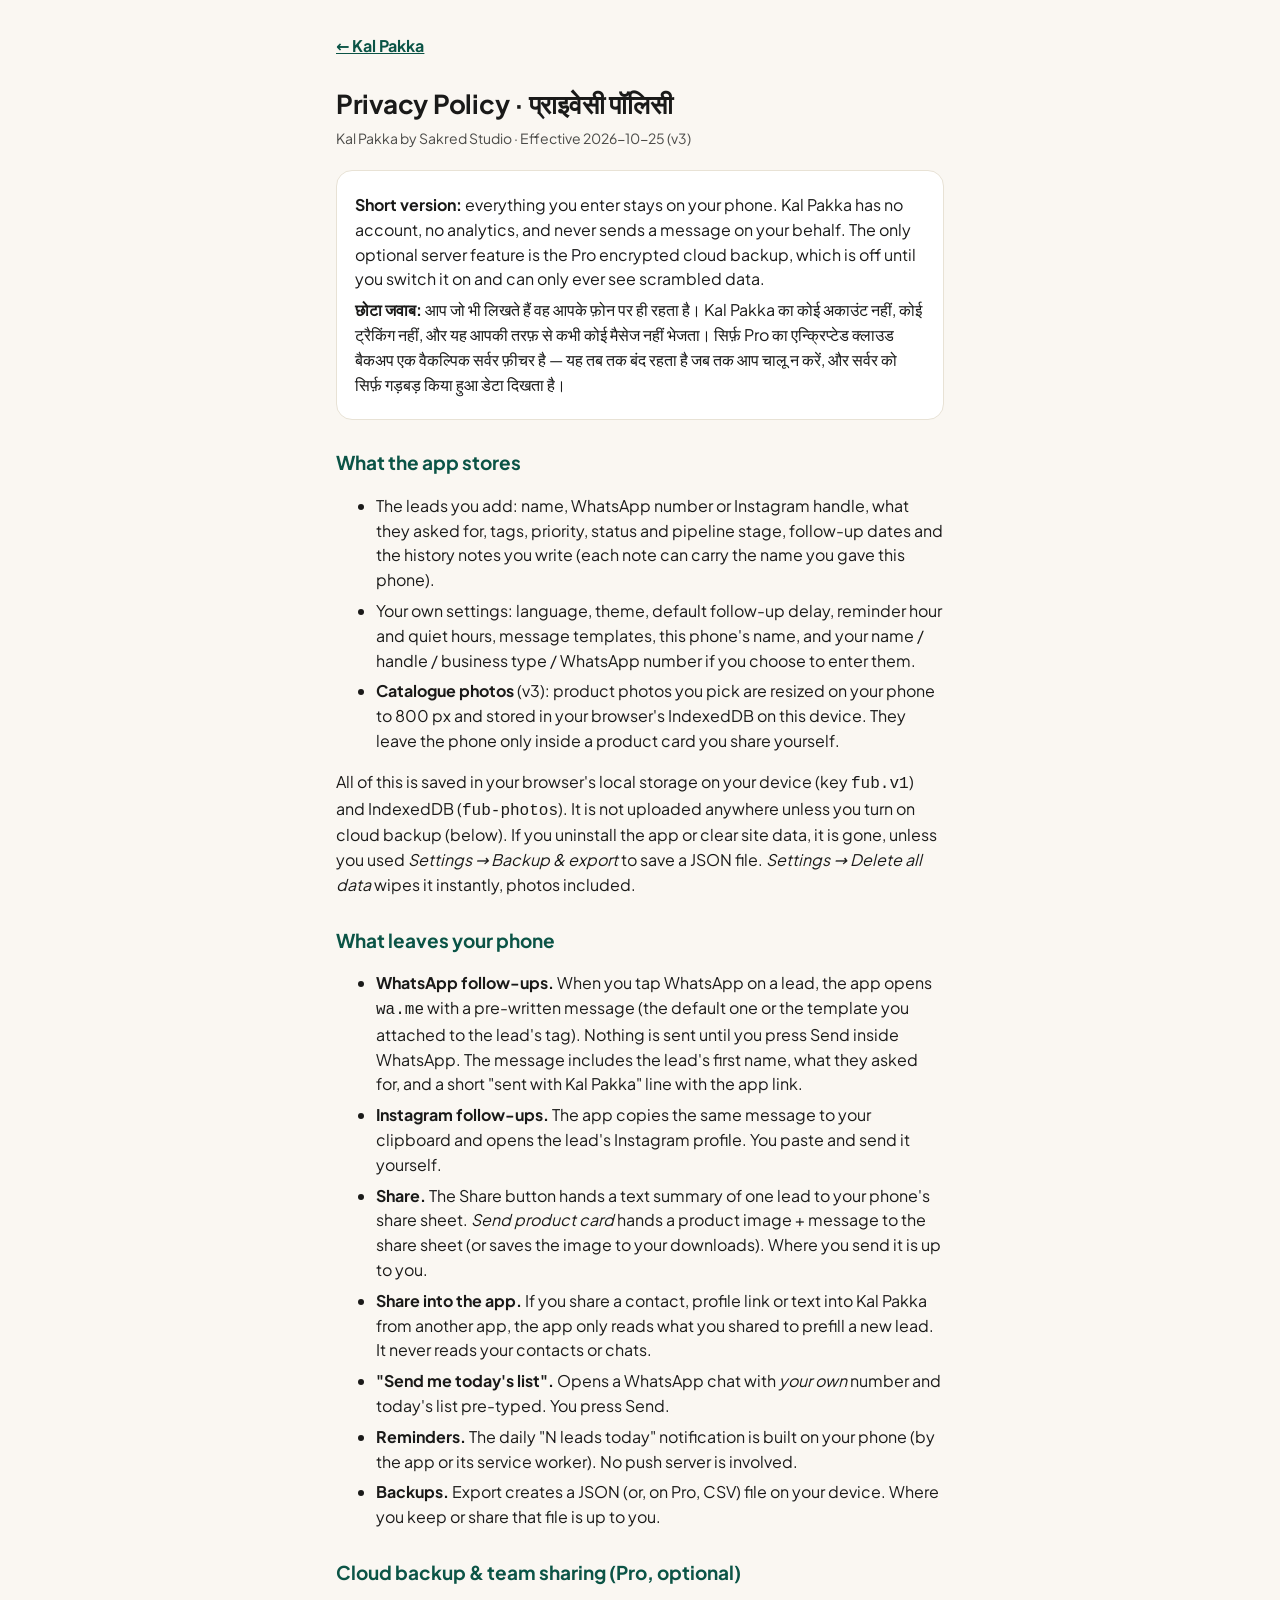
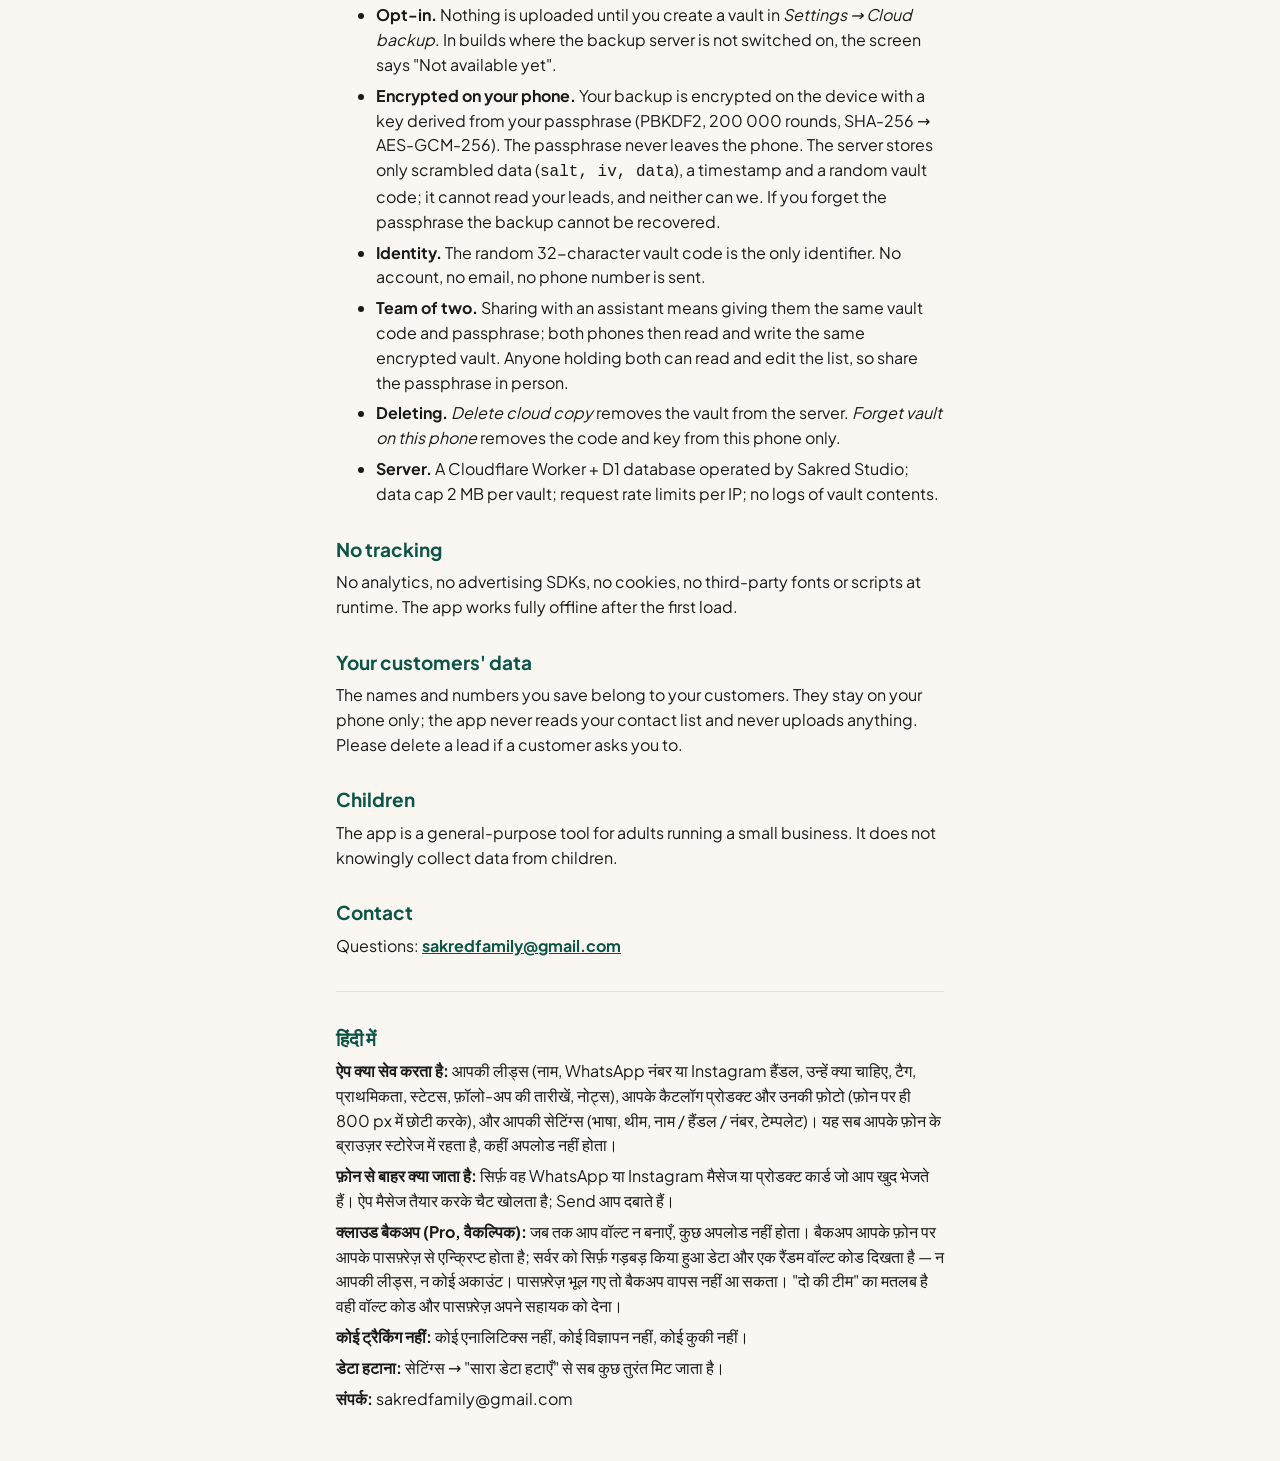
==== commit a7fc3e67: "FollowUp Buddy is now Kal Pakka: name, bubble icon, share lines, store copy Renamed 2026-11-04. User" ====
--- a/privacy.html
+++ b/privacy.html
@@ -4,7 +4,7 @@
   <meta charset="utf-8">
   <meta name="viewport" content="width=device-width, initial-scale=1">
   <meta name="theme-color" content="#0F6E5C">
-  <title>FollowUp Buddy — Privacy Policy</title>
+  <title>Kal Pakka — Privacy Policy</title>
   <link rel="icon" type="image/png" sizes="192x192" href="./icons/icon-192.png">
   <link rel="stylesheet" href="./fonts/fonts.css">
   <style>
@@ -24,14 +24,14 @@
 </head>
 <body>
   <main>
-    <a class="back" href="./">← FollowUp Buddy</a>
+    <a class="back" href="./">← Kal Pakka</a>
 
     <h1>Privacy Policy · प्राइवेसी पॉलिसी</h1>
-    <div class="meta">FollowUp Buddy by Sakred Studio · Effective 2026-10-25 (v3)</div>
+    <div class="meta">Kal Pakka by Sakred Studio · Effective 2026-10-25 (v3)</div>
 
     <div class="card">
-      <p><strong>Short version:</strong> everything you enter stays on your phone. FollowUp Buddy has no account, no analytics, and never sends a message on your behalf. The only optional server feature is the Pro encrypted cloud backup, which is off until you switch it on and can only ever see scrambled data.</p>
-      <p><strong>छोटा जवाब:</strong> आप जो भी लिखते हैं वह आपके फ़ोन पर ही रहता है। FollowUp Buddy का कोई अकाउंट नहीं, कोई ट्रैकिंग नहीं, और यह आपकी तरफ़ से कभी कोई मैसेज नहीं भेजता। सिर्फ़ Pro का एन्क्रिप्टेड क्लाउड बैकअप एक वैकल्पिक सर्वर फ़ीचर है — यह तब तक बंद रहता है जब तक आप चालू न करें, और सर्वर को सिर्फ़ गड़बड़ किया हुआ डेटा दिखता है।</p>
+      <p><strong>Short version:</strong> everything you enter stays on your phone. Kal Pakka has no account, no analytics, and never sends a message on your behalf. The only optional server feature is the Pro encrypted cloud backup, which is off until you switch it on and can only ever see scrambled data.</p>
+      <p><strong>छोटा जवाब:</strong> आप जो भी लिखते हैं वह आपके फ़ोन पर ही रहता है। Kal Pakka का कोई अकाउंट नहीं, कोई ट्रैकिंग नहीं, और यह आपकी तरफ़ से कभी कोई मैसेज नहीं भेजता। सिर्फ़ Pro का एन्क्रिप्टेड क्लाउड बैकअप एक वैकल्पिक सर्वर फ़ीचर है — यह तब तक बंद रहता है जब तक आप चालू न करें, और सर्वर को सिर्फ़ गड़बड़ किया हुआ डेटा दिखता है।</p>
     </div>
 
     <h2>What the app stores</h2>
@@ -44,10 +44,10 @@
 
     <h2>What leaves your phone</h2>
     <ul>
-      <li><strong>WhatsApp follow-ups.</strong> When you tap WhatsApp on a lead, the app opens <code>wa.me</code> with a pre-written message (the default one or the template you attached to the lead's tag). Nothing is sent until you press Send inside WhatsApp. The message includes the lead's first name, what they asked for, and a short "sent with FollowUp Buddy" line with the app link.</li>
+      <li><strong>WhatsApp follow-ups.</strong> When you tap WhatsApp on a lead, the app opens <code>wa.me</code> with a pre-written message (the default one or the template you attached to the lead's tag). Nothing is sent until you press Send inside WhatsApp. The message includes the lead's first name, what they asked for, and a short "sent with Kal Pakka" line with the app link.</li>
       <li><strong>Instagram follow-ups.</strong> The app copies the same message to your clipboard and opens the lead's Instagram profile. You paste and send it yourself.</li>
       <li><strong>Share.</strong> The Share button hands a text summary of one lead to your phone's share sheet. <em>Send product card</em> hands a product image + message to the share sheet (or saves the image to your downloads). Where you send it is up to you.</li>
-      <li><strong>Share into the app.</strong> If you share a contact, profile link or text into FollowUp Buddy from another app, the app only reads what you shared to prefill a new lead. It never reads your contacts or chats.</li>
+      <li><strong>Share into the app.</strong> If you share a contact, profile link or text into Kal Pakka from another app, the app only reads what you shared to prefill a new lead. It never reads your contacts or chats.</li>
       <li><strong>"Send me today's list".</strong> Opens a WhatsApp chat with <em>your own</em> number and today's list pre-typed. You press Send.</li>
       <li><strong>Reminders.</strong> The daily "N leads today" notification is built on your phone (by the app or its service worker). No push server is involved.</li>
       <li><strong>Backups.</strong> Export creates a JSON (or, on Pro, CSV) file on your device. Where you keep or share that file is up to you.</li>
